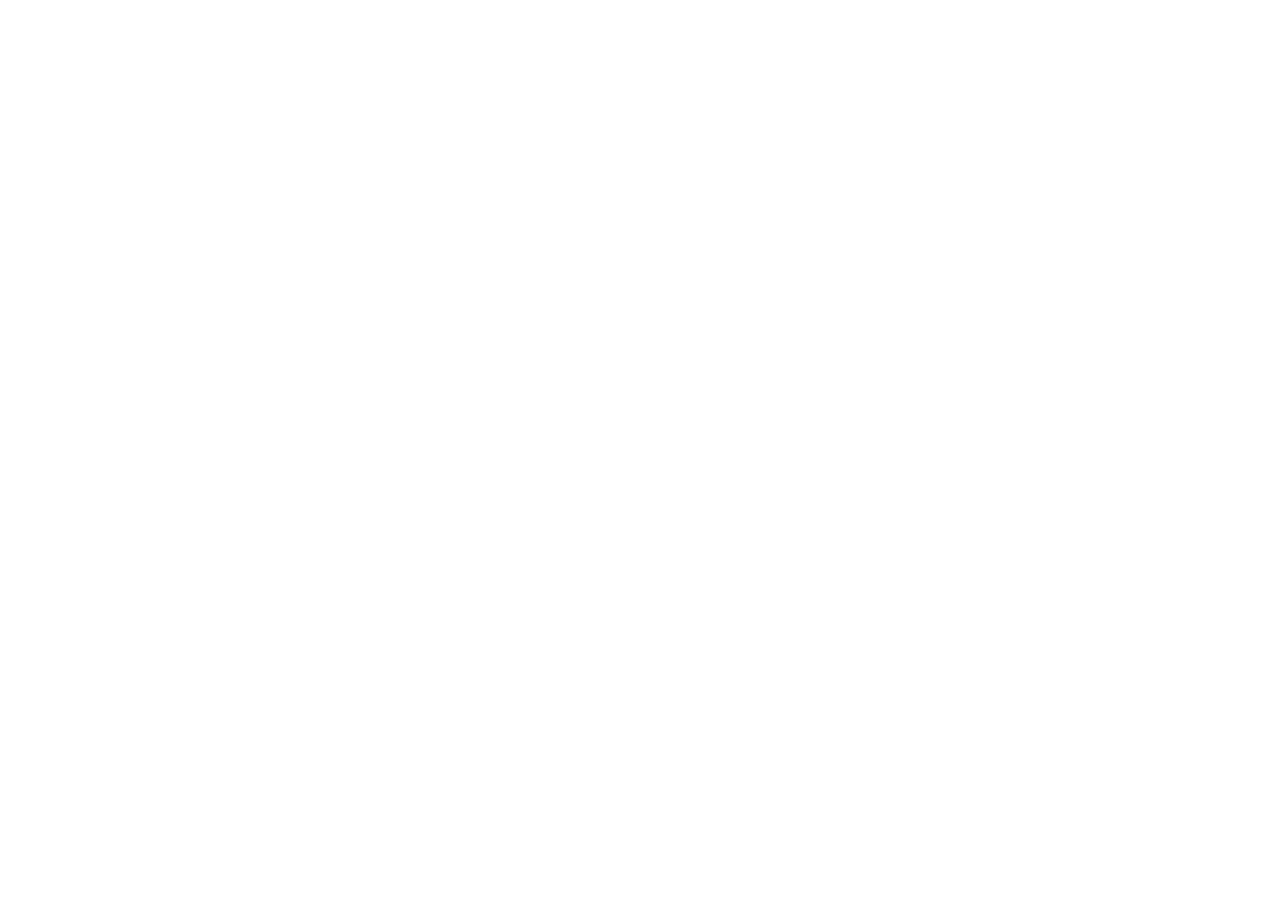
==== index.html @ d67c9afe "update" ====
<!DOCTYPE html>
<html lang="en">
  <head>
    <meta charset="UTF-8" />
    <meta http-equiv="X-UA-Compatible" content="IE=edge" />
    <meta name="viewport" content="width=device-width, initial-scale=1.0" />
    <!-- 3rd party css -->
    <link
      rel="stylesheet"
      href="assets/third-party/bootstrap-5.0.2/css/bootstrap.min.css"
    />
    <link
      rel="stylesheet"
      href="assets/third-party/fontawesome-free-5.15.3/css/all.css"
    />
    <link
      rel="stylesheet"
      href="assets/third-party/Magnific-Popup/css/magnific-popup.css"
    />

    <!-- main css -->
    <link rel="stylesheet" href="assets/css/style.css" />
    <title>Document</title>
  </head>
  <body>
    <!-- scripts -->
    <script src="assets/js/jquery-3.6.0.min.js"></script>
    <script src="assets/third-party/bootstrap-5.0.2/js/bootstrap.min.js"></script>
    <script src="assets/third-party/fontawesome-free-5.15.3/js/all.js"></script>
    <script src="assets/third-party/skrollr/js/skrollr.min.js"></script>
    <script src="assets/third-party/masonry/js/masonry.pkgd.min.js"></script>
    <script src="assets/third-party/Magnific-Popup/js/jquery.magnific-popup.min.js"></script>
  </body>
</html>
---- assets/css/style.css ----
* {
  margin: 0;
  padding: 0;
}
body {
  background: #fff;
}
a {
  text-decoration: none;
}
ul {
  list-style: none;
}
ul li {
  display: inline-block;
}
a:focus {
  outline: 0px solid;
}
h1,
h2,
h3,
h4,
h5,
h6 {
  margin: 0 0 15px;
  font-weight: 700;
}
img {
  max-width: 100%;
  height: auto;
}
html,
body {
  height: 100%;
}

input:-webkit-autofill,
input:-webkit-autofill:hover,
input:-webkit-autofill:focus {
  box-shadow: 0 0 0px 100px white inset !important;
}
.slick-dots li button {
  display: none;
}
/* Resoppistive css */
@media screen and (max-width: 1200px) {
}

@media screen and (max-width: 980px) {
}
@media screen and (max-width: 768px) {
}
@media screen and (max-width: 640px) {
}

@media screen and (max-width: 480px) {
}

@media screen and (max-width: 320px) {
}
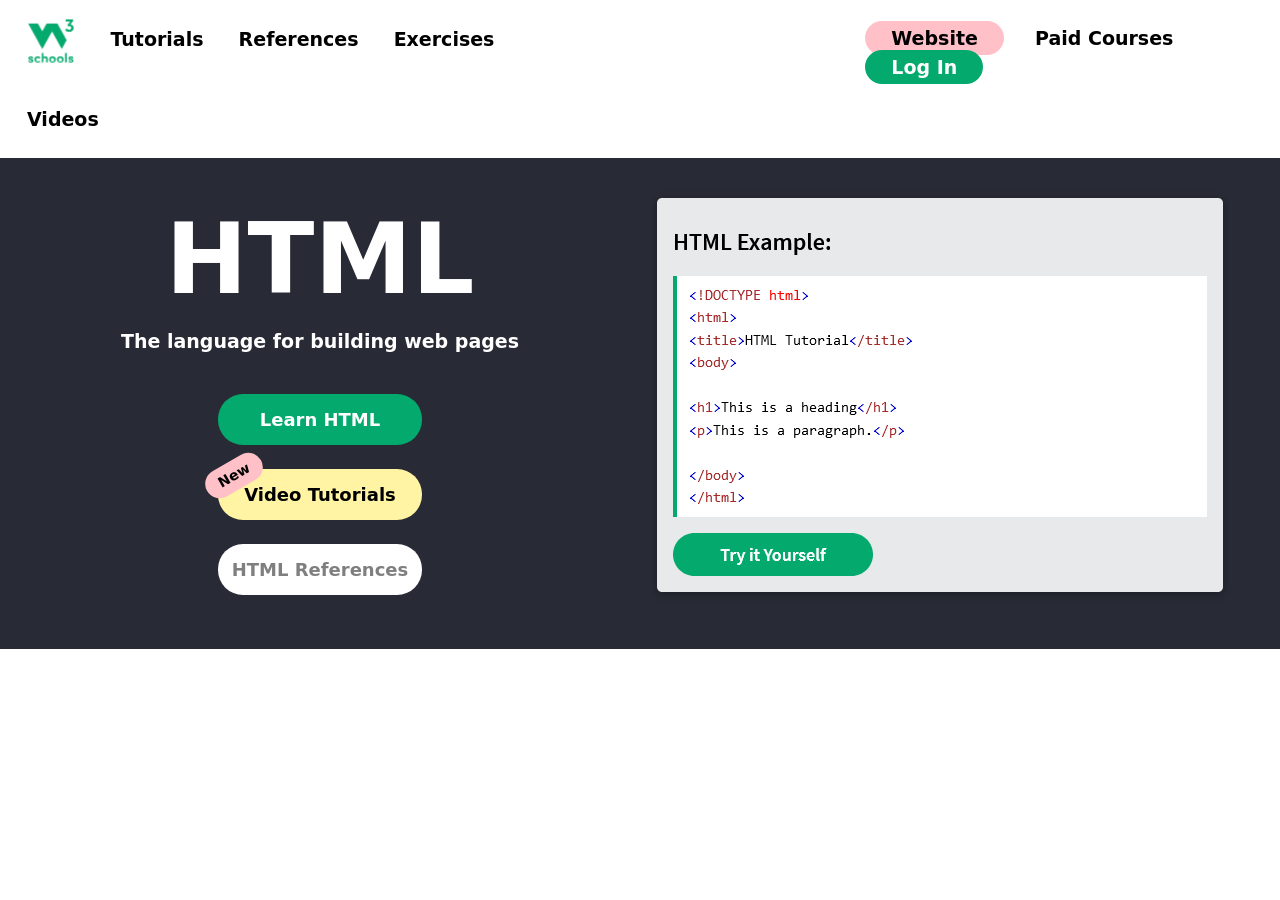
==== commit 033b19ae: "update" ====
--- a/index.html
+++ b/index.html
@@ -11,24 +11,120 @@
     />
     <link
       rel="stylesheet"
-      href="assets/third-party/fontawesome-free-5.15.3/css/all.css"
+      href="assets/third-party/fontawesome5.15.4-/css/all.css"
     />
     <link
       rel="stylesheet"
       href="assets/third-party/Magnific-Popup/css/magnific-popup.css"
     />
-
     <!-- main css -->
     <link rel="stylesheet" href="assets/css/style.css" />
-    <title>Document</title>
+    <title>W3school Online Web Tutorial</title>
   </head>
   <body>
+    <header>
+      <div class="main-menu">
+        <div class="container-fluid">
+          <div class="row">
+            <div class="col-lg-6">
+              <div class="menu float-start">
+                <ul>
+                  <img src="assets/img/logo.png" alt="" class="logo" />
+                  <li>
+                    <a href="#">Tutorials <i class="fas fa-sort-down"></i></a>
+                  </li>
+                  <li>
+                    <a href="#">References <i class="fas fa-sort-down"></i></a>
+                  </li>
+                  <li>
+                    <a href="#">Exercises <i class="fas fa-sort-down"></i></a>
+                  </li>
+                  <li>
+                    <a href="#">Videos</a>
+                  </li>
+                </ul>
+              </div>
+            </div>
+            <div class="col-lg-2">
+              <div class="display-icons float-end">
+                <ul>
+                  <li>
+                    <a href="#" class="dark-mode">
+                      <i class="fas fa-adjust"></i>
+                    </a>
+                  </li>
+                  <li>
+                    <a href="#" class="language">
+                      <i class="fas fa-globe-americas"></i>
+                    </a>
+                  </li>
+                  <li>
+                    <a href="#" class="search">
+                      <i class="fas fa-search"></i>
+                    </a>
+                  </li>
+                </ul>
+              </div>
+            </div>
+            <div class="col-lg-4">
+              <div class="menu-btns">
+                <a href="#" class="web">website</a>
+                <a href="#" class="paid">paid courses</a>
+                <a href="#" class="login">log in</a>
+              </div>
+            </div>
+          </div>
+        </div>
+      </div>
+    </header>
+    <section class="html">
+      <div class="container-fluid">
+        <div class="row">
+          <div class="col-lg-6">
+            <div class="courese text-center">
+              <h1>HTML</h1>
+              <p>The language for building web pages</p>
+
+              <a href="#" class="courese-btn text-center text-capitalize"
+                >Learn HTML</a
+              >
+              <br />
+              <a
+                href="#"
+                class="courese-btn video-btn text-center text-capitalize"
+                >Video Tutorials <span class="tag new">new</span></a
+              >
+              <br />
+              <a
+                href="#"
+                class="
+                  courese-btn
+                  text-black-50
+                  bg-white
+                  text-center text-capitalize
+                "
+                >HTML References</a
+              >
+              <br />
+            </div>
+          </div>
+          <div class="col-lg-6">
+            <div class="codes">
+              <img src="assets/img/html.png" alt="" />
+            </div>
+          </div>
+        </div>
+      </div>
+    </section>
+    <code></code>
     <!-- scripts -->
     <script src="assets/js/jquery-3.6.0.min.js"></script>
     <script src="assets/third-party/bootstrap-5.0.2/js/bootstrap.min.js"></script>
-    <script src="assets/third-party/fontawesome-free-5.15.3/js/all.js"></script>
+    <script src="assets/third-party/fontawesome5.15.4-/js/all.js"></script>
     <script src="assets/third-party/skrollr/js/skrollr.min.js"></script>
     <script src="assets/third-party/masonry/js/masonry.pkgd.min.js"></script>
     <script src="assets/third-party/Magnific-Popup/js/jquery.magnific-popup.min.js"></script>
+    <!-- main srcirpt -->
+    <script src="assets/js/init.js"></script>
   </body>
 </html>
--- a/assets/css/style.css
+++ b/assets/css/style.css
@@ -10,39 +10,150 @@
 }
 ul {
   list-style: none;
+  margin: 0;
+  padding: 0;
 }
 ul li {
   display: inline-block;
 }
-a:focus {
+a:focus,
+input:focus {
   outline: 0px solid;
-}
-h1,
-h2,
-h3,
-h4,
-h5,
-h6 {
-  margin: 0 0 15px;
-  font-weight: 700;
 }
 img {
   max-width: 100%;
   height: auto;
 }
-html,
-body {
-  height: 100%;
-}
-
-input:-webkit-autofill,
-input:-webkit-autofill:hover,
-input:-webkit-autofill:focus {
-  box-shadow: 0 0 0px 100px white inset !important;
-}
 .slick-dots li button {
   display: none;
 }
+/* main css */
+/* header starts from here */
+.main-menu {
+}
+.logo {
+  width: 13%;
+}
+.menu {
+}
+.menu ul {
+}
+.menu ul li {
+  padding: 25px 15px;
+  font-size: 19px;
+  font-weight: 600;
+}
+.menu ul li:hover {
+  background-color: #04aa6d;
+}
+.menu ul li a {
+  color: #000;
+  position: relative;
+}
+.menu ul li:hover a {
+  color: #fff;
+}
+.menu ul li a svg {
+  margin-top: -11px;
+}
+/* mega-menu strats from here */
+
+/* mega-menu strats from here */
+.display-icons {
+}
+.display-icons ul {
+}
+.display-icons ul li {
+  margin: 24px 12px;
+}
+.display-icons li a {
+  color: #000;
+  font-size: 18px;
+}
+.display-icons a svg {
+}
+.menu-btns {
+  margin-top: 24px;
+}
+.menu-btns a {
+  background: #000;
+  color: #fff;
+  text-transform: capitalize;
+  padding: 6px 26px;
+  font-size: 19px;
+  border-radius: 23px;
+  font-weight: 600;
+}
+.web {
+  background: #ffc0c7 !important;
+  color: #000 !important;
+}
+.paid {
+  background: transparent !important;
+  color: #000 !important;
+}
+.login,
+.menu-btns a:hover {
+  background: #04aa6d !important;
+  color: #fff !important;
+}
+/* header ends from here */
+
+/* sections starts from here */
+section {
+  padding: 30px 0;
+}
+/* html starts from here */
+.html {
+  background: #282a35;
+}
+.courese {
+  color: #fff;
+  margin-top: 13px;
+}
+.courese h1 {
+  font-size: 98px;
+  font-weight: 700;
+}
+.courese p {
+  font-weight: 600;
+  font-size: 19px;
+  margin-bottom: 39px;
+}
+.courese-btn {
+  background-color: #04aa6d;
+  color: white;
+  border-radius: 25px;
+  font-weight: 700;
+  font-size: 18px;
+  display: block;
+  padding: 12px 0;
+  width: 33%;
+  margin: auto;
+}
+.courese-btn:hover {
+  color: white;
+}
+.video-btn {
+  background: #fff4a3 !important;
+  color: #000 !important;
+  position: relative;
+}
+.tag {
+  position: absolute;
+  top: -8px;
+  left: -15px;
+  background: #ffc0c7;
+  color: #000;
+  transform: rotate(-30deg);
+  padding: 4px 14px;
+  font-size: 14px;
+  border-radius: 25px;
+}
+/* html ends from here */
+
+/* sections ends from here */
+
 /* Resoppistive css */
 @media screen and (max-width: 1200px) {
 }
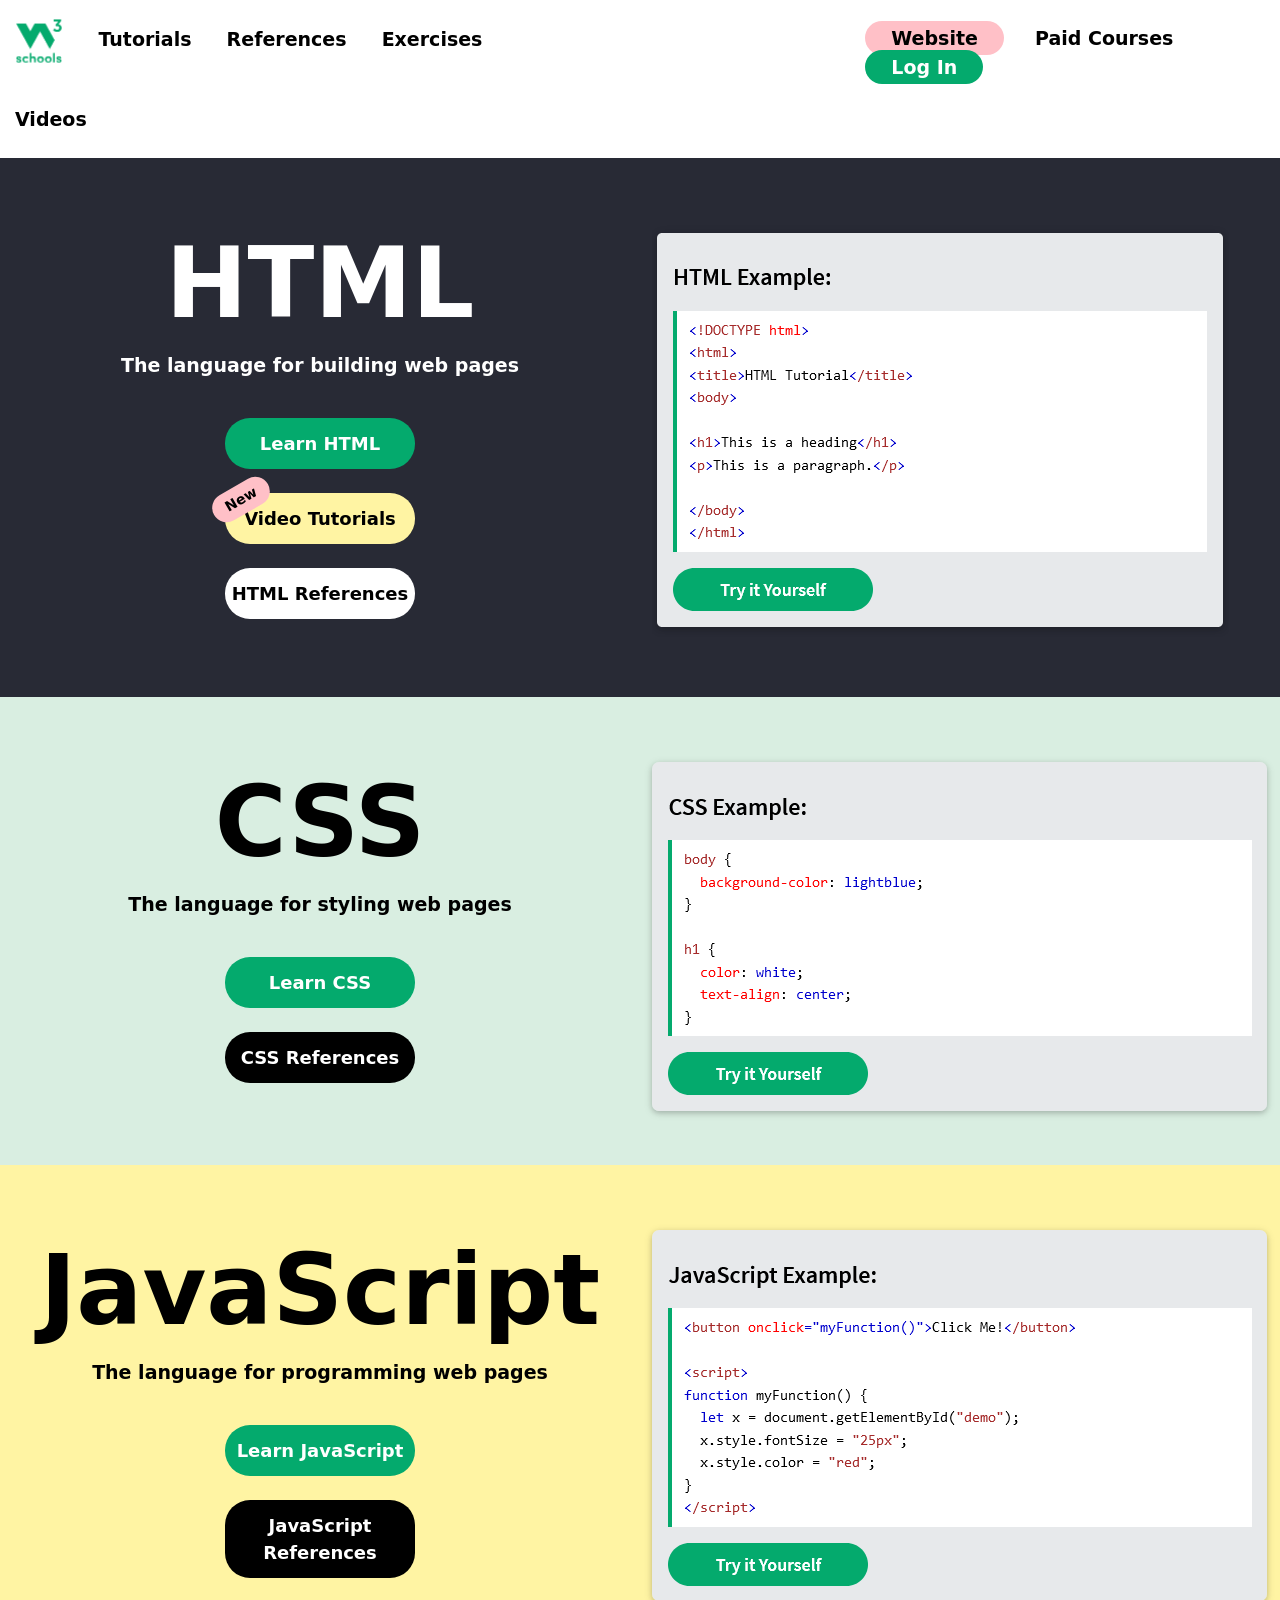
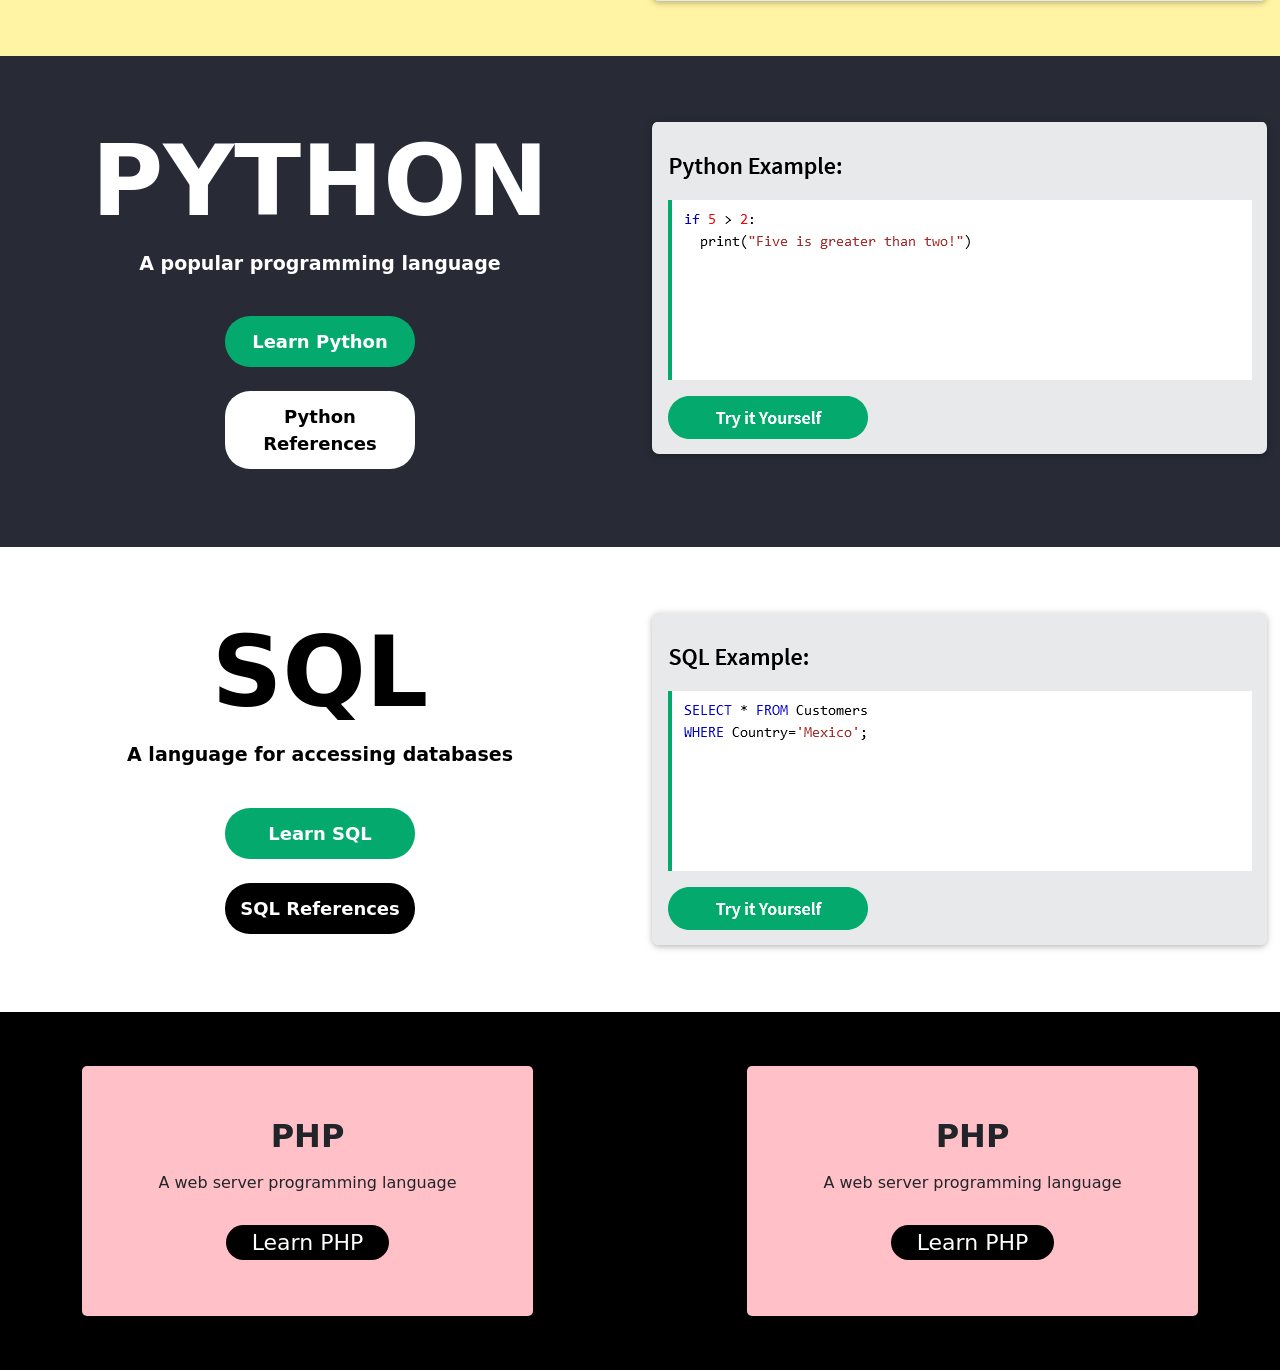
==== commit a885c42b: "update" ====
--- a/index.html
+++ b/index.html
@@ -26,7 +26,7 @@
       <div class="main-menu">
         <div class="container-fluid">
           <div class="row">
-            <div class="col-lg-6">
+            <div class="col-lg-6 menus">
               <div class="menu float-start">
                 <ul>
                   <img src="assets/img/logo.png" alt="" class="logo" />
@@ -92,15 +92,16 @@
               <a
                 href="#"
                 class="courese-btn video-btn text-center text-capitalize"
-                >Video Tutorials <span class="tag new">new</span></a
-              >
-              <br />
-              <a
-                href="#"
-                class="
-                  courese-btn
-                  text-black-50
-                  bg-white
+                >Video Tutorials <span class="tag">new</span></a
+              >
+              <br />
+              <a
+                href="#"
+                class="
+                  courese-btn
+                  text-black-50
+                  bg-white
+                  References-btn
                   text-center text-capitalize
                 "
                 >HTML References</a
@@ -116,7 +117,162 @@
         </div>
       </div>
     </section>
-    <code></code>
+    <section class="css">
+      <div class="container-fluid">
+        <div class="row">
+          <div class="col-lg-6">
+            <div class="courese text-center">
+              <h1>CSS</h1>
+              <p>The language for styling web pages</p>
+
+              <a href="#" class="courese-btn text-center text-capitalize"
+                >Learn CSS</a
+              >
+              <br />
+              <a
+                href="#"
+                class="
+                  courese-btn
+                  text-black-50
+                  bg-white
+                  References-btn
+                  text-center text-capitalize
+                "
+                >CSS References</a
+              >
+              <br />
+            </div>
+          </div>
+          <div class="col-lg-6">
+            <div class="codes">
+              <img src="assets/img/css.png" alt="" />
+            </div>
+          </div>
+        </div>
+      </div>
+    </section>
+    <section class="js">
+      <div class="container-fluid">
+        <div class="row">
+          <div class="col-lg-6">
+            <div class="courese text-center">
+              <h1>JavaScript</h1>
+              <p>The language for programming web pages</p>
+
+              <a href="#" class="courese-btn text-center text-capitalize"
+                >Learn JavaScript</a
+              >
+              <br />
+              <a
+                href="#"
+                class="
+                  courese-btn
+                  text-black-50
+                  bg-white
+                  References-btn
+                  text-center text-capitalize
+                "
+                >JavaScript References</a
+              >
+              <br />
+            </div>
+          </div>
+          <div class="col-lg-6">
+            <div class="codes">
+              <img src="assets/img/js.png" alt="" />
+            </div>
+          </div>
+        </div>
+      </div>
+    </section>
+    <section class="py html">
+      <div class="container-fluid">
+        <div class="row">
+          <div class="col-lg-6">
+            <div class="courese text-center">
+              <h1>PYTHON</h1>
+              <p>A popular programming language</p>
+
+              <a href="#" class="courese-btn text-center text-capitalize"
+                >Learn Python</a
+              >
+              <br />
+              <a
+                href="#"
+                class="
+                  courese-btn
+                  text-black-50
+                  bg-white
+                  References-btn
+                  text-center text-capitalize
+                "
+                >Python References</a
+              >
+              <br />
+            </div>
+          </div>
+          <div class="col-lg-6">
+            <div class="codes">
+              <img src="assets/img/PYTHON.png" alt="" />
+            </div>
+          </div>
+        </div>
+      </div>
+    </section>
+    <section class="sql">
+      <div class="container-fluid">
+        <div class="row">
+          <div class="col-lg-6">
+            <div class="courese text-center">
+              <h1>SQL</h1>
+              <p>A language for accessing databases</p>
+
+              <a href="#" class="courese-btn text-center text-capitalize"
+                >Learn SQL</a
+              >
+              <br />
+              <a
+                href="#"
+                class="
+                  courese-btn
+                  text-black-50
+                  bg-white
+                  References-btn
+                  text-center text-capitalize
+                "
+                >SQL References</a
+              >
+              <br />
+            </div>
+          </div>
+          <div class="col-lg-6">
+            <div class="codes">
+              <img src="assets/img/SQL.png" alt="" />
+            </div>
+          </div>
+        </div>
+      </div>
+    </section>
+    <section class="others">
+      <div class="container">
+        <div class="row">
+          <div class="col-lg-5">
+            <div class="other-courese text-center">
+              <h2>PHP</h2>
+              <p>A web server programming language</p>
+              <a href="#" class="others-btn text-center">Learn PHP</a>
+            </div>
+          </div>
+          <div class="col-lg-5 offset-lg-2">
+            <div class="other-courese text-center">
+              <h2>PHP</h2>
+              <p>A web server programming language</p>
+              <a href="#" class="others-btn text-center">Learn PHP</a>
+            </div>
+          </div>
+        </div>
+      </div>
+    </section>
     <!-- scripts -->
     <script src="assets/js/jquery-3.6.0.min.js"></script>
     <script src="assets/third-party/bootstrap-5.0.2/js/bootstrap.min.js"></script>
--- a/assets/css/style.css
+++ b/assets/css/style.css
@@ -33,6 +33,10 @@
 }
 .logo {
   width: 13%;
+}
+.menus {
+  padding-left: 0 !important;
+  padding-right: 0 !important;
 }
 .menu {
 }
@@ -101,7 +105,7 @@
 
 /* sections starts from here */
 section {
-  padding: 30px 0;
+  padding: 54px 0;
 }
 /* html starts from here */
 .html {
@@ -128,7 +132,7 @@
   font-size: 18px;
   display: block;
   padding: 12px 0;
-  width: 33%;
+  width: 31%;
   margin: auto;
 }
 .courese-btn:hover {
@@ -138,6 +142,9 @@
   background: #fff4a3 !important;
   color: #000 !important;
   position: relative;
+}
+.References-btn {
+  color: #000 !important;
 }
 .tag {
   position: absolute;
@@ -150,8 +157,65 @@
   font-size: 14px;
   border-radius: 25px;
 }
+.codes img {
+  margin-top: 11px;
+}
+
 /* html ends from here */
 
+.css {
+  background: #d9eee1;
+  color: #000 !important;
+}
+.css .codes img,
+.js .codes img,
+.py .codes img,
+.sql .codes img {
+  box-shadow: 0 2px 5px 0 rgba(0, 0, 0, 0.16), 0 2px 10px 0 rgba(0, 0, 0, 0.12);
+  border-radius: 7px;
+}
+.js {
+  background: #fff4a3;
+}
+.css .courese h1,
+.css .courese p,
+.js .courese h1,
+.js .courese p,
+.sql .courese h1,
+.sql .courese p {
+  color: #000 !important;
+}
+.css .References-btn,
+.js .References-btn,
+.sql .References-btn {
+  color: #fff !important;
+  background: #000 !important;
+}
+
+/* others starts from here */
+.others {
+  background: #000;
+}
+.other-courese {
+  background: #ffc0c7;
+  border-radius: 5px;
+  padding: 51px;
+  line-height: 40px;
+}
+.other-courese h2 {
+  font-weight: 700;
+}
+.other-courese p {
+  margin-bottom: 20px;
+}
+.others-btn {
+  background: #000;
+  color: #fff;
+  font-size: 22px;
+  padding: 5px 26px;
+  border-radius: 23px;
+}
+/* others ends from here */
 /* sections ends from here */
 
 /* Resoppistive css */
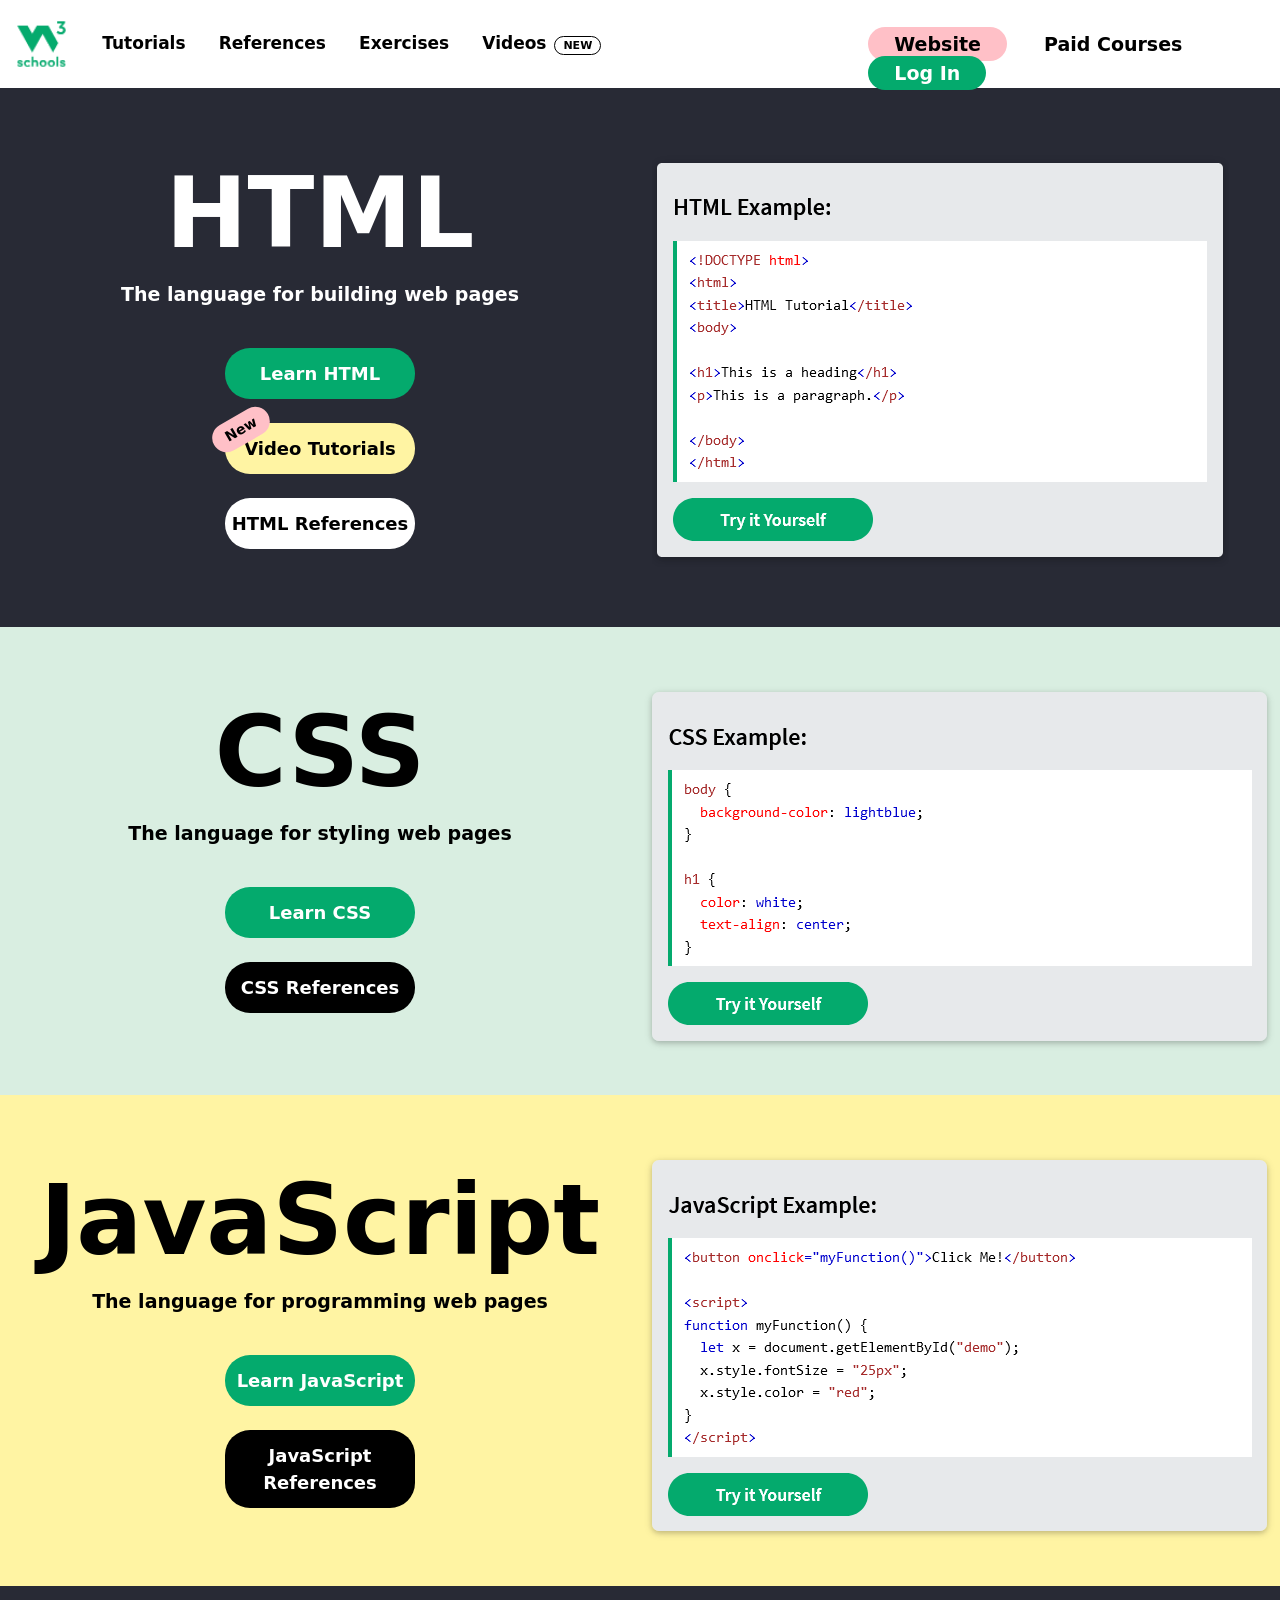
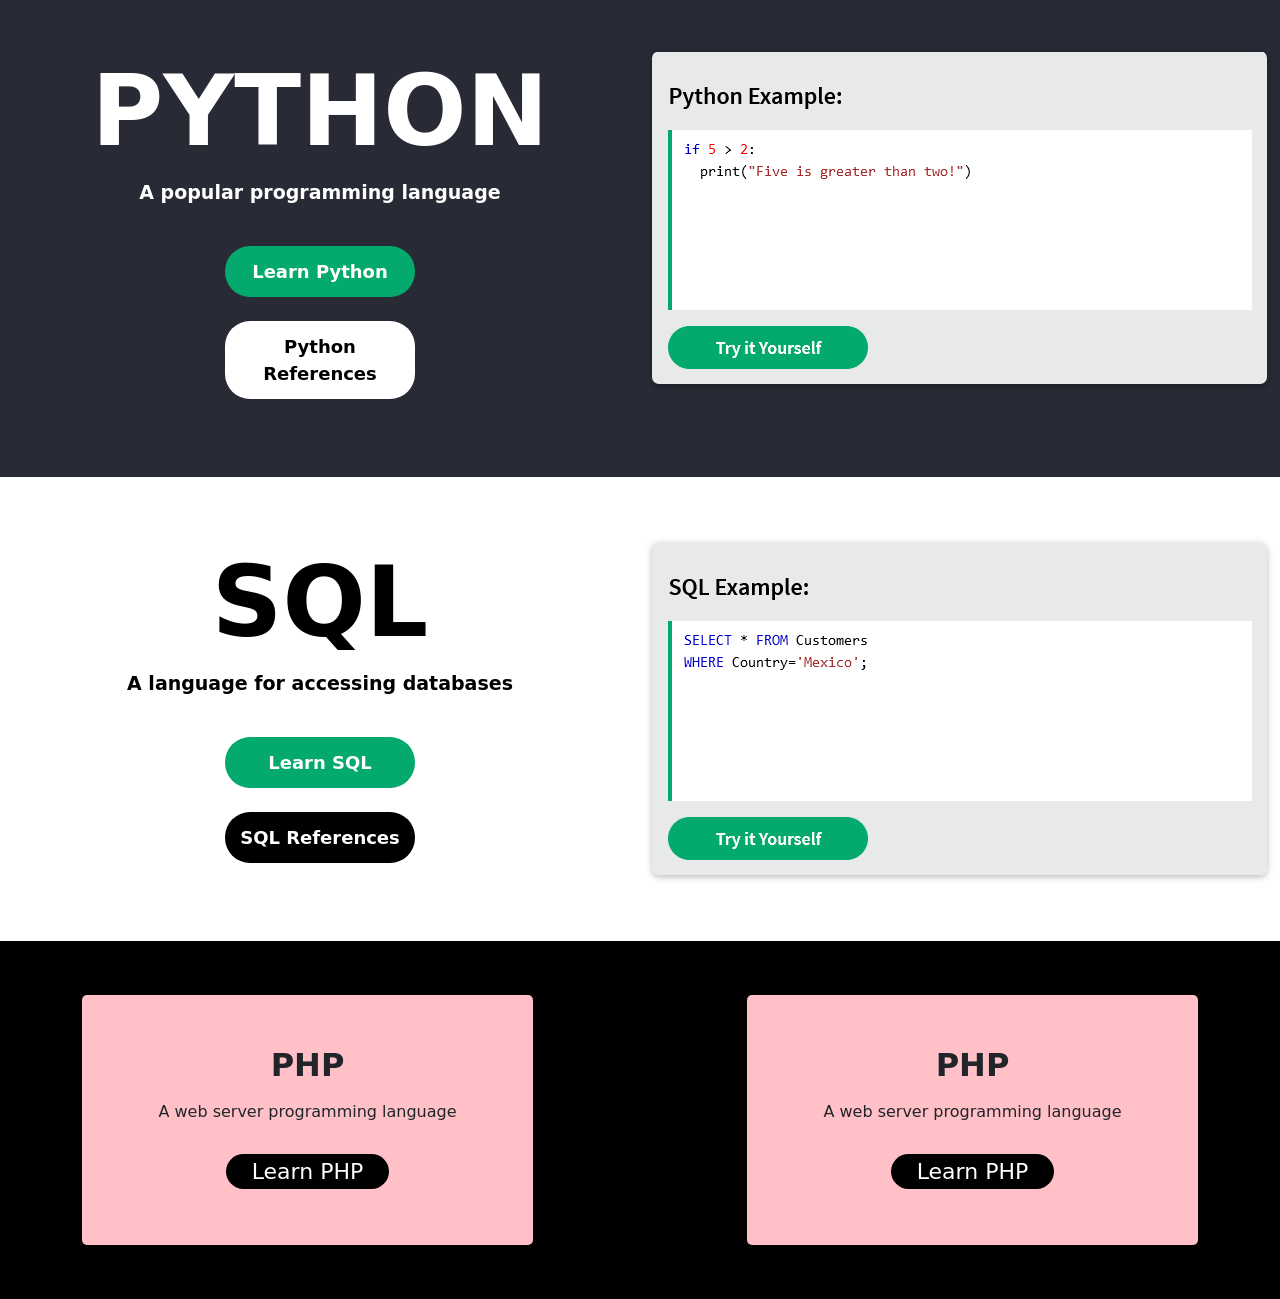
==== commit f4549b8a: "update" ====
--- a/index.html
+++ b/index.html
@@ -27,23 +27,21 @@
         <div class="container-fluid">
           <div class="row">
             <div class="col-lg-6 menus">
-              <div class="menu float-start">
-                <ul>
-                  <img src="assets/img/logo.png" alt="" class="logo" />
-                  <li>
-                    <a href="#">Tutorials <i class="fas fa-sort-down"></i></a>
-                  </li>
-                  <li>
-                    <a href="#">References <i class="fas fa-sort-down"></i></a>
-                  </li>
-                  <li>
-                    <a href="#">Exercises <i class="fas fa-sort-down"></i></a>
-                  </li>
-                  <li>
-                    <a href="#">Videos</a>
-                  </li>
-                </ul>
-              </div>
+              <ul class="menu">
+                <img src="assets/img/logo.png" alt="" class="logo" />
+                <li>
+                  <a href="#">Tutorials <i class="fas fa-sort-down"></i></a>
+                </li>
+                <li>
+                  <a href="#">References <i class="fas fa-sort-down"></i></a>
+                </li>
+                <li>
+                  <a href="#">Exercises <i class="fas fa-sort-down"></i></a>
+                </li>
+                <li>
+                  <a href="#">Videos <span class="new">new</span></a>
+                </li>
+              </ul>
             </div>
             <div class="col-lg-2">
               <div class="display-icons float-end">
--- a/assets/css/style.css
+++ b/assets/css/style.css
@@ -38,37 +38,46 @@
   padding-left: 0 !important;
   padding-right: 0 !important;
 }
-.menu {
-}
-.menu ul {
-}
-.menu ul li {
-  padding: 25px 15px;
-  font-size: 19px;
+.new {
+  background: #fff;
+  color: #000;
+  border: 1px solid #000;
+  margin-left: 2px;
+  padding: 2px 8px;
+  border-radius: 23px;
+  font-size: 11px;
+  text-transform: uppercase;
+  font-weight: 700;
+}
+
+.menu li {
+  padding: 31px 14px;
+  font-size: 17px;
   font-weight: 600;
 }
-.menu ul li:hover {
+.menu li:hover {
   background-color: #04aa6d;
 }
-.menu ul li a {
+.menu li a {
   color: #000;
   position: relative;
 }
-.menu ul li:hover a {
-  color: #fff;
-}
-.menu ul li a svg {
+.menu li:hover a {
+  color: #fff;
+}
+.menu li a svg {
   margin-top: -11px;
 }
 /* mega-menu strats from here */
 
 /* mega-menu strats from here */
 .display-icons {
+  padding: 30px 0px;
 }
 .display-icons ul {
 }
 .display-icons ul li {
-  margin: 24px 12px;
+  margin: 0px 12px;
 }
 .display-icons li a {
   color: #000;
@@ -77,7 +86,7 @@
 .display-icons a svg {
 }
 .menu-btns {
-  margin-top: 24px;
+  margin-top: 30px;
 }
 .menu-btns a {
   background: #000;
@@ -87,6 +96,7 @@
   font-size: 19px;
   border-radius: 23px;
   font-weight: 600;
+  margin: 0 3px;
 }
 .web {
   background: #ffc0c7 !important;
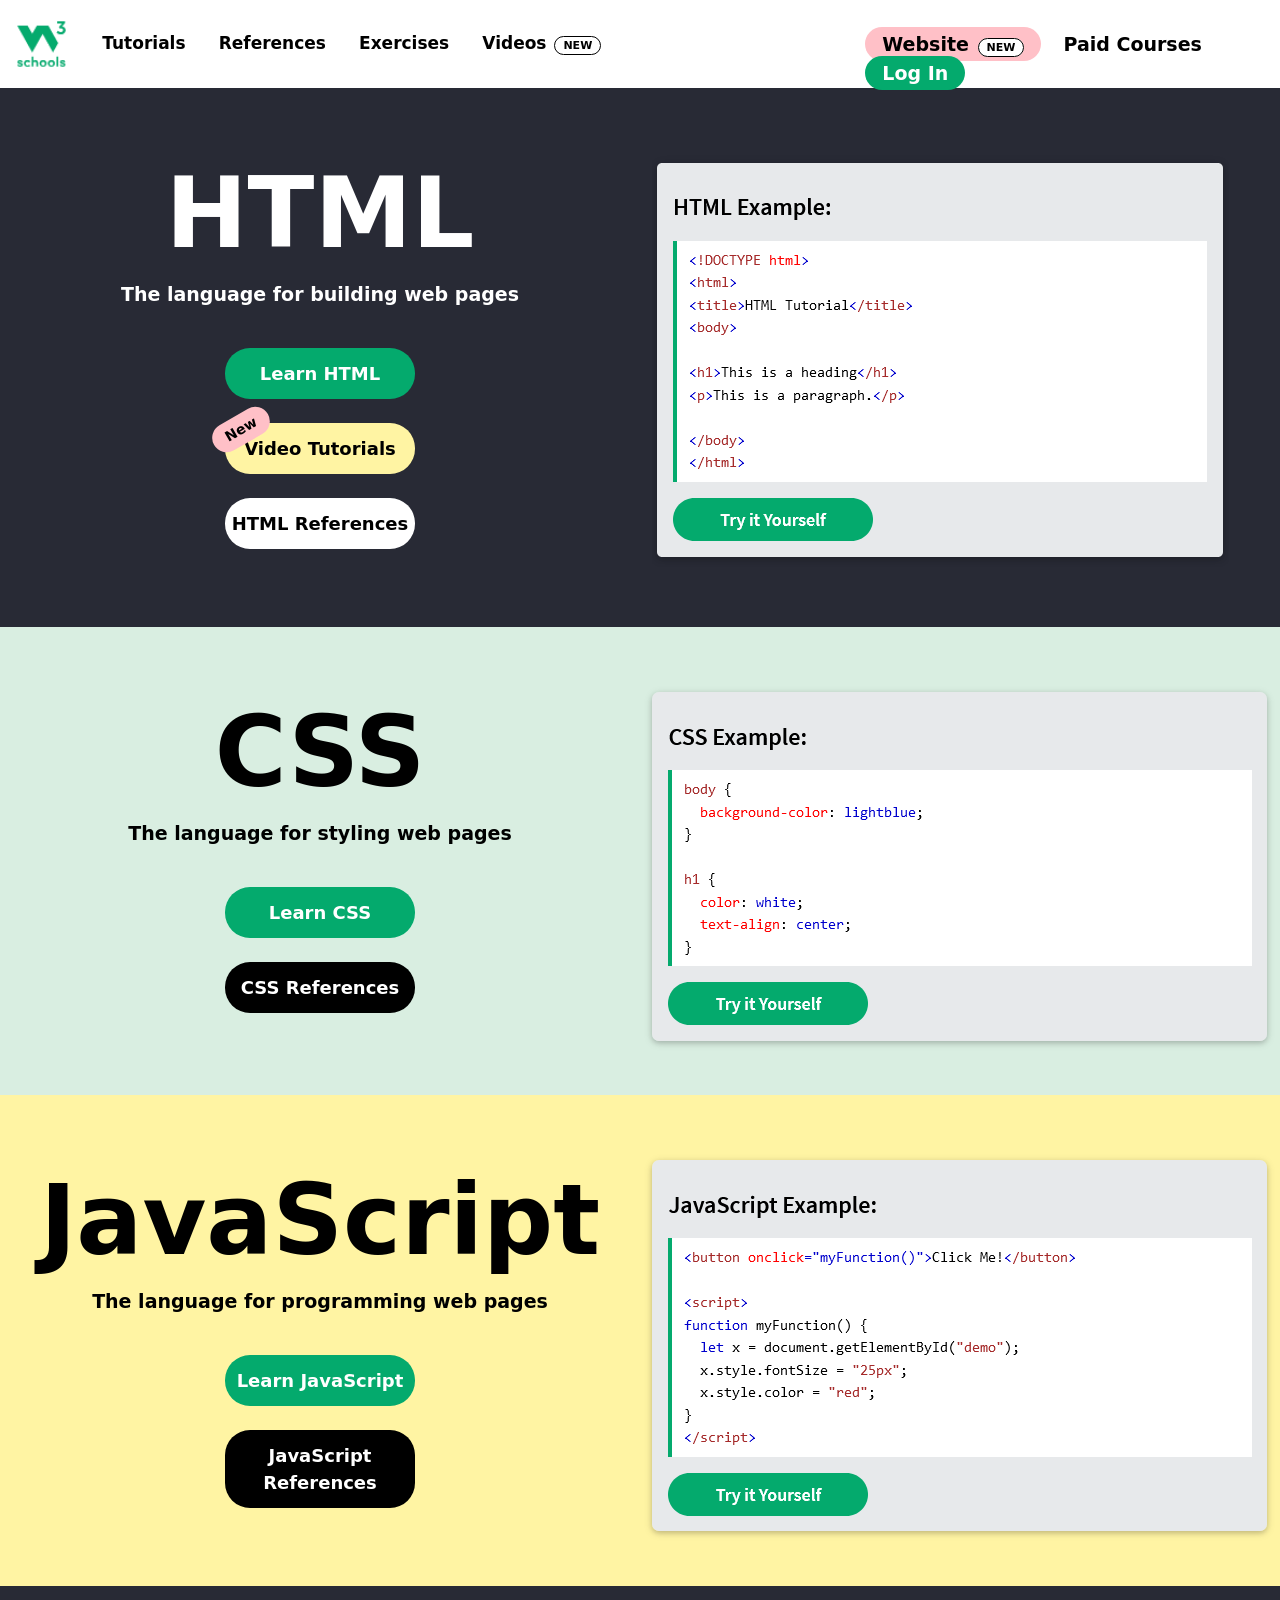
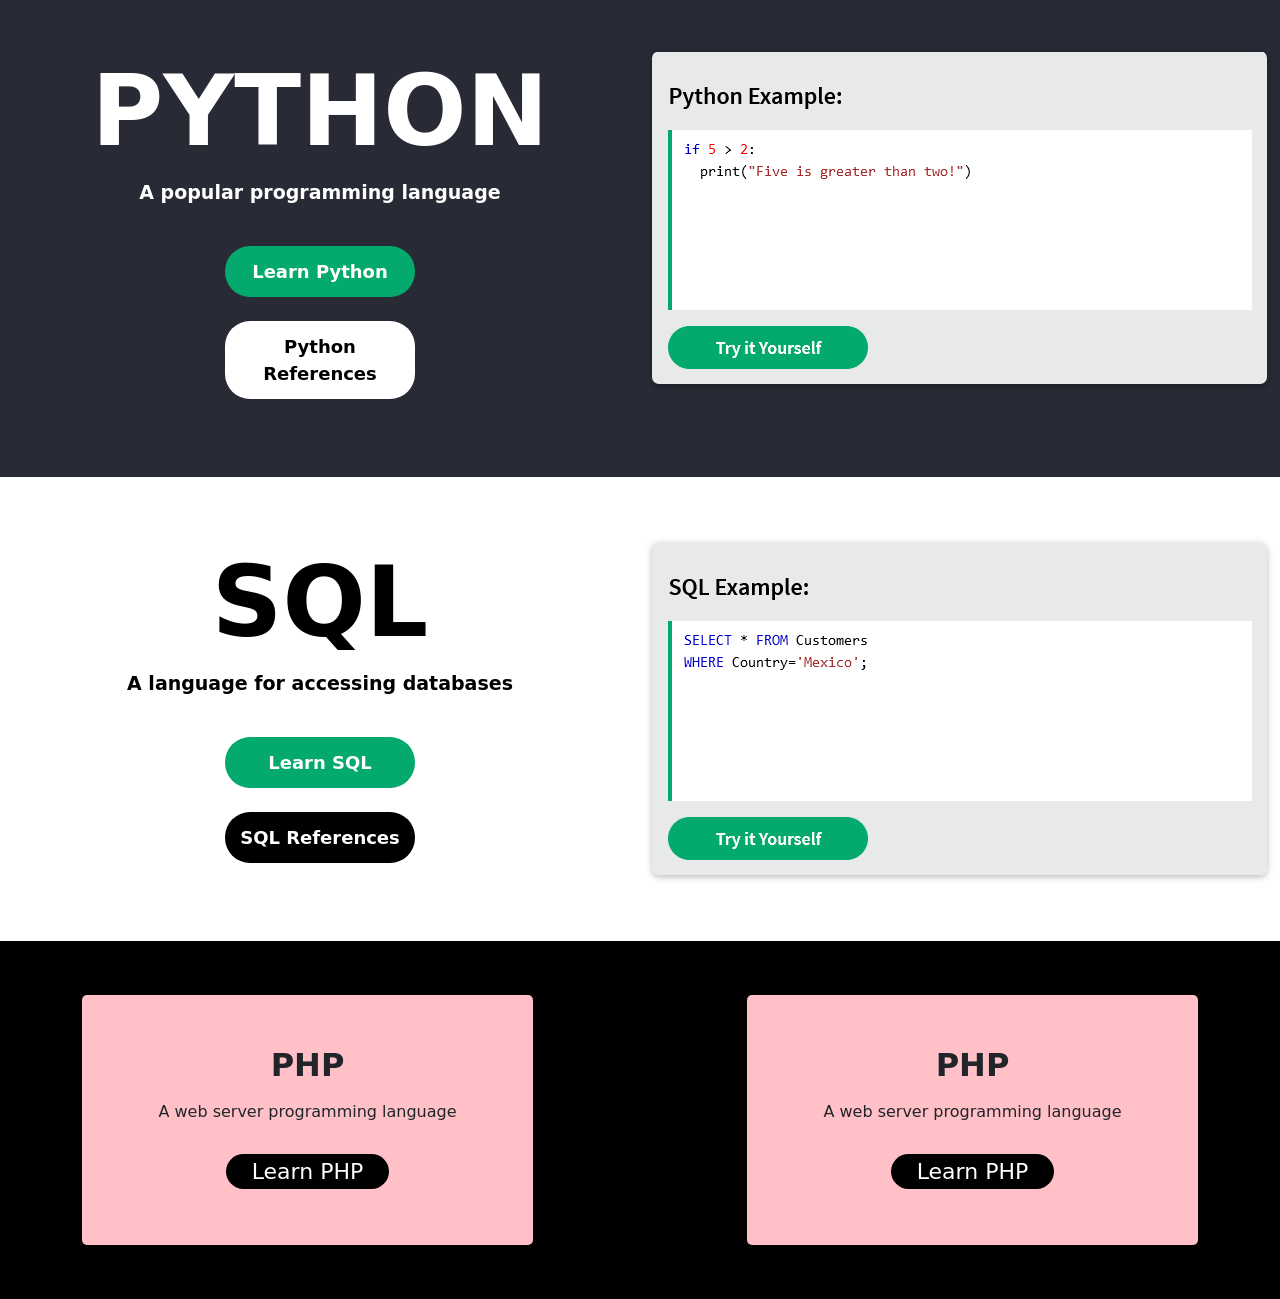
==== commit fc44ef61: "update" ====
--- a/index.html
+++ b/index.html
@@ -66,7 +66,7 @@
             </div>
             <div class="col-lg-4">
               <div class="menu-btns">
-                <a href="#" class="web">website</a>
+                <a href="#" class="web">website <span class="new">new</span></a>
                 <a href="#" class="paid">paid courses</a>
                 <a href="#" class="login">log in</a>
               </div>
--- a/assets/css/style.css
+++ b/assets/css/style.css
@@ -92,11 +92,10 @@
   background: #000;
   color: #fff;
   text-transform: capitalize;
-  padding: 6px 26px;
+  padding: 6px 17px;
   font-size: 19px;
   border-radius: 23px;
   font-weight: 600;
-  margin: 0 3px;
 }
 .web {
   background: #ffc0c7 !important;
